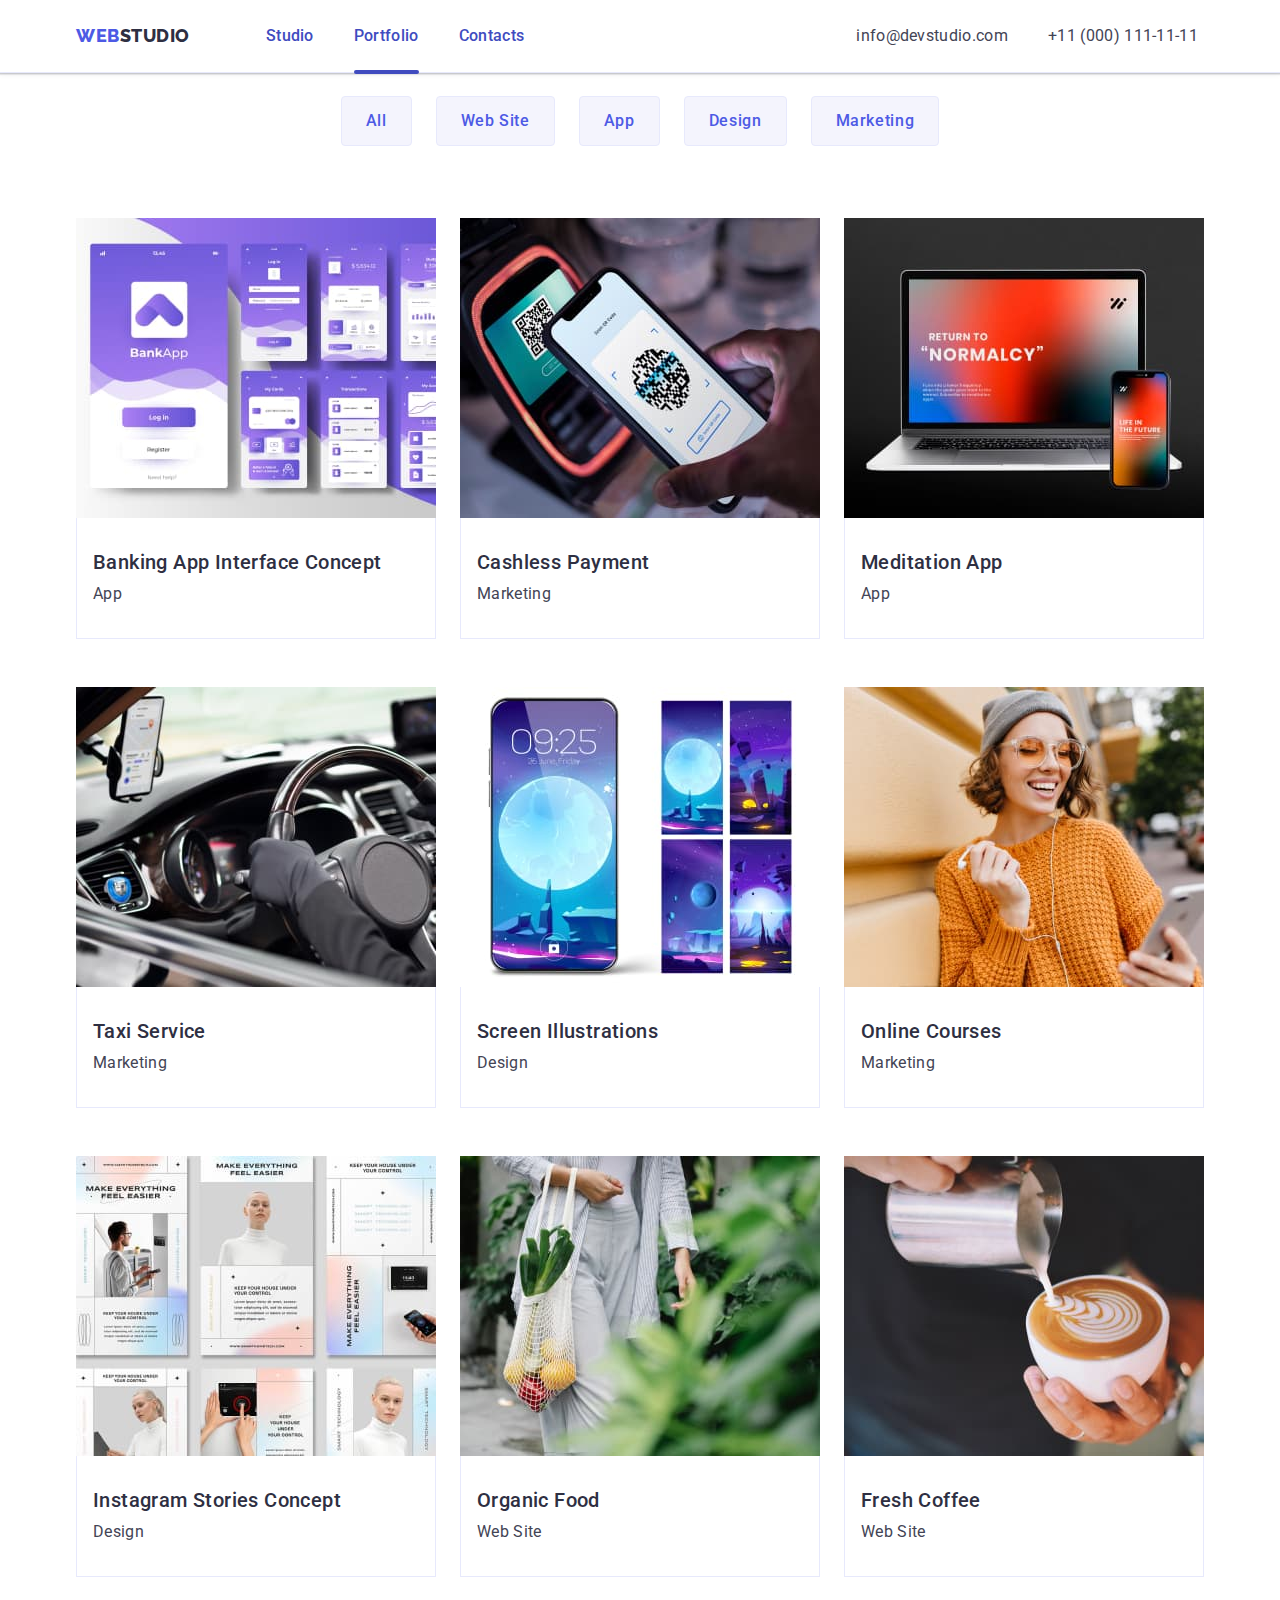
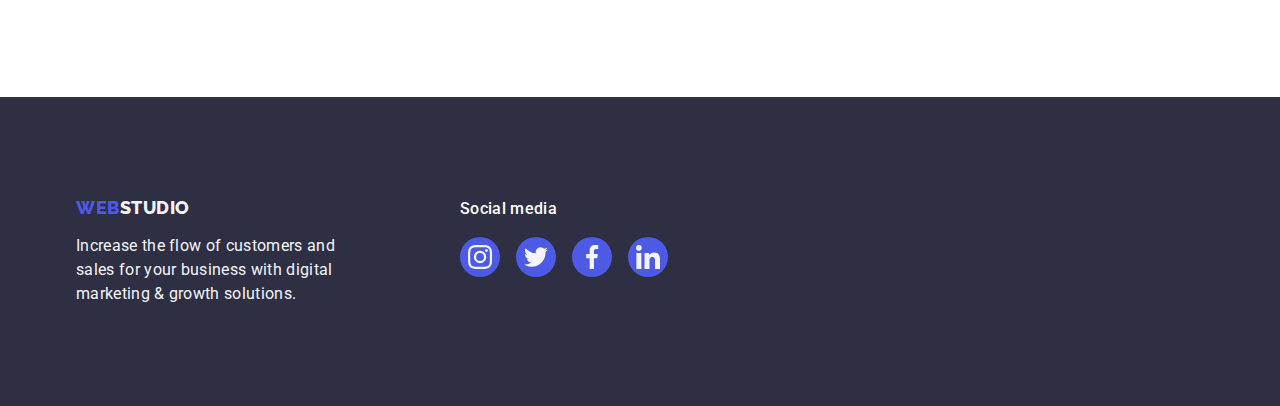
==== portfolio.html @ 26fe9830 "finish" ====
<!DOCTYPE html>
<html lang="en">
  <head>
    <meta charset="UTF-8" />
    <meta http-equiv="X-UA-Compatible" content="IE=edge" />
    <meta name="viewport" content="width=device-width, initial-scale=1.0" />
    <title>Webstudio</title>
    <link rel="preconnect" href="https://fonts.googleapis.com" />
    <link rel="preconnect" href="https://fonts.gstatic.com" crossorigin />
    <link
      href="https://fonts.googleapis.com/css2?family=Montserrat:wght@400;700&family=Raleway:wght@800&family=Roboto:wght@400;500;700;900&display=swap"
      rel="stylesheet"/>
    <link
      rel="stylesheet"
      href="https://cdnjs.cloudflare.com/ajax/libs/modern-normalize/2.0.0/modern-normalize.min.css"/>
    <link rel="stylesheet" href="./css/styles.css" />
  </head>
  <body>
    <header class="header">
      <div class="header-all container">
        <nav class="header-nav">
          <a href="./index.html" class="logo link">WEB<span class="logo-studio-header">Studio</span></a>
          <ul class="menu-list list">
            <li>
              <a href="./index.html" class="menu link">Studio</a>
            </li>
            <li>
              <a href="./portfolio.html" class="menu menu-linea link">Portfolio</a>
            </li>
            <li>
              <a href="" class="menu link">Contacts</a>
            </li>
          </ul>
        </nav>
        <address class="adress">
          <ul class="adress-list list">
            <li>
              <a href="mailto:info@devstudio.com" class="mail-tel link"
                >info@devstudio.com</a>
            </li>
            <li>
              <a href="tel:+110001111111" class="mail-tel link"
                >+11 (000) 111-11-11</a>
            </li>
          </ul>
        </address>
      </div>
    </header>
    <main>
      <section class="portfolio section">
        <div class="portfolio-all container">
          <h1 hidden class="visually-hidden">Portfolio</h1>
          <ul class="portfolio-list list">
            <li><button type="button" class="button-all">All</button></li>
            <li><button type="button" class="button-all">Web Site</button></li>
            <li><button type="button" class="button-all">App</button></li>
            <li><button type="button" class="button-all">Design</button></li>
            <li><button type="button" class="button-all">Marketing</button></li>
          </ul>
          <!--Images-->
          <ul class="portfolio-images-list list">
            <li class="images-portfolio">
              <a href="" class="images-link-portfolio link">
                <div class="images-wraper"><img src="./images/row1-img-1.jpg" alt="Banking" width="360" />
                  <p class="overlay">
                    14 Stylish and User-Friendly App Design Concepts · Task Manager App · Calorie Tracker App · Exotic Fruit Ecommerce App · Cloud Storage App</p>
                </div>
                <div class="services-all">
                  <h2 class="services">Banking App Interface Concept</h2>
                  <p class="services-text link">App</p>
                </div>
              </a>
            </li>
            <li class="images-portfolio">
              <a href="" class="images-link-portfolio link">
                <div class="images-wraper"><img src="./images/row1-img-2.jpg" alt="Cashless" width="360" />
                 <p class="overlay">
                    14 Stylish and User-Friendly App Design Concepts · Task Manager App · Calorie Tracker App · Exotic Fruit Ecommerce App · Cloud Storage App</p></div>
                <div class="services-all">
                  <h2 class="services">Cashless Payment</h2>
                  <p class="services-text link">Marketing</p>
                </div>
              </a>
            </li>
            <li class="images-portfolio">
              <a href="" class="images-link-portfolio link">
                <div class="images-wraper"><img
                  src="./images/row1-img-3.jpg"
                  alt="Meditation"
                  width="360"/>
                  <p class="overlay">
                    14 Stylish and User-Friendly App Design Concepts · Task Manager App · Calorie Tracker App · Exotic Fruit Ecommerce App · Cloud Storage App</p></div>
                <div class="services-all">
                  <h2 class="services">Meditation App</h2>
                  <p class="services-text link">App</p>
                </div>
              </a>
            </li>
            <li class="images-portfolio">
              <a href="" class="images-link-portfolio link">
                <div class="images-wraper"><img src="./images/row2-img-1.jpg" alt="Taxi" width="360" />
                <p class="overlay">
                    14 Stylish and User-Friendly App Design Concepts · Task Manager App · Calorie Tracker App · Exotic Fruit Ecommerce App · Cloud Storage App</p></div>
                <div class="services-all">
                  <h2 class="services">Taxi Service</h2>
                  <p class="services-text link">Marketing</p>
                </div>
              </a>
            </li>
            <li class="images-portfolio">
              <a href="" class="images-link-portfolio link">
                <div class="images-wraper"><img src="./images/row2-img-2.jpg" alt="Screen" width="360" />
                <p class="overlay">
                    14 Stylish and User-Friendly App Design Concepts · Task Manager App · Calorie Tracker App · Exotic Fruit Ecommerce App · Cloud Storage App</p></div>
                <div class="services-all">
                  <h2 class="services">Screen Illustrations</h2>
                  <p class="services-text link">Design</p>
                </div>
              </a>
            </li>
            <li class="images-portfolio">
              <a href="" class="images-link-portfolio link">
                <div class="images-wraper"><img src="./images/row2-img-3.jpg" alt="Courses" width="360" />
                <p class="overlay">
                    14 Stylish and User-Friendly App Design Concepts · Task Manager App · Calorie Tracker App · Exotic Fruit Ecommerce App · Cloud Storage App</p></div>
                <div class="services-all">
                  <h2 class="services">Online Courses</h2>
                  <p class="services-text link">Marketing</p>
                </div>
              </a>
            </li>
            <li class="images-portfolio">
              <a href="" class="images-link-portfolio link">
                <div class="images-wraper"><img
                  src="./images/row3-img-1.jpg"
                  alt="Instagram"
                  width="360"/>
                  <p class="overlay">
                    14 Stylish and User-Friendly App Design Concepts · Task Manager App · Calorie Tracker App · Exotic Fruit Ecommerce App · Cloud Storage App</p></div>
                <div class="services-all">
                  <h2 class="services">Instagram Stories Concept</h2>
                  <p class="services-text link">Design</p>
                </div>
              </a>
            </li>
            <li class="images-portfolio">
              <a href="" class="images-link-portfolio link">
                <div class="images-wraper"><img src="./images/row3-img-2.jpg" alt="Food" width="360" />
                <p class="overlay">
                    14 Stylish and User-Friendly App Design Concepts · Task Manager App · Calorie Tracker App · Exotic Fruit Ecommerce App · Cloud Storage App</p></div>
                <div class="services-all">
                  <h2 class="services">Organic Food</h2>
                  <p class="services-text link">Web Site</p>
                </div>
              </a>
            </li>
            <li class="images-portfolio">
              <a href="" class="images-link-portfolio link">
                <div class="images-wraper"><img src="./images/row3-img-3.jpg" alt="Coffee" width="360" />
                <p class="overlay">
                    14 Stylish and User-Friendly App Design Concepts · Task Manager App · Calorie Tracker App · Exotic Fruit Ecommerce App · Cloud Storage App</p></div>
                <div class="services-all">
                  <h2 class="services">Fresh Coffee</h2>
                  <p class="services-text link">Web Site</p>
                </div>
              </a>
            </li>
          </ul>
        </div>
      </section>
    </main>
     <!--Footer-->
     <footer class="footer">
      <div class="footer-container container">
        <div class="main-footer">
        <a href="./index.html" class="logo-footer link"
          >WEB<span class="logo-studio">Studio</span></a>
        <p class="footer-text">
          Increase the flow of customers and sales for your business with
          digital marketing & growth solutions.
        </p>
      </div>
        <div class="footer-social">
          <p class="footer-paragraf">Social media</p>
          <ul class="social-list-footer list">
          <li class="social-list-iteam">
            <a href="" class="social-list-link-footer">
              <svg class="social-list-icons-footer" width="24" height="24">
                <use href="./images/icons.svg#instagram"></use>
              </svg>
            </a>
          </li>
          <li class="social-list-iteam">
            <a href="" class="social-list-link-footer">
              <svg class="social-list-icons-footer" width="24" height="24">
                <use href="./images/icons.svg#twitter"></use>
              </svg>
            </a>
          </li>
          <li class="social-list-iteam">
            <a href="" class="social-list-link-footer">
              <svg class="social-list-icons-footer" width="24" height="24">
                <use href="./images/icons.svg#facebook"></use>
              </svg>
            </a>
          </li>
          <li class="social-list-iteam">
            <a href="" class="social-list-link-footer">
              <svg class="social-list-icons-footer" width="24" height="24">
                <use href="./images/icons.svg#linkedin"></use>
              </svg>
            </a>
          </li>
        </ul>
      </div> 
     </div>
    </footer>
  </body>
</html>
---- css/styles.css ----
* {
    box-sizing: border-box;
}
body {
    font-family: 'Roboto', sans-serif;
    font-weight: 500;
    font-size: 16px;
    color: var(--paragraph-color);
    background-color: var(--text-color);
}
:root {
    --title-color: #404BBF;
    --text-color: #FFFFFF;
    --btn-color: #4d5ae5;
    --services-color: #2e2f42;
    --paragraph-color: #434455;
    --white-filler-color: #F4F4FD;
    --button-portfolio: #e7e9fc;
    --green-color:#31D0AA;
    --light-slate-color: #8E8F99;
    --modal-background-color:#FCFCFC;
    --transition-duration-and-func:250ms cubic-bezier(0.4, 0, 0.2, 1);
}
p,
h1,
h2,
h3,
h4,
h5,
h6 {
    margin: 0;
}
ul,
ol {
    margin: 0;
    padding: 0;
}
.container {
    width: 1158px;
    padding: 0 15px;
    margin: 0 auto;
}
img {
    display: block;
}
.list {
    list-style: none;
}
.link {
    text-decoration: none;
}
/* Header*/
.header {
    position: absolute;
    width: 100%;
    top: 0;
    left: 0;
    background-color: var(--text-color);
    margin: 0;
    border-bottom: 1px solid var(--button-portfolio);
    padding: 24px 0;
    box-shadow: 0px 2px 1px rgba(46, 47, 66, 0.08), 0px 1px 1px rgba(46, 47, 66, 0.16), 0px 1px 6px rgba(46, 47, 66, 0.08);
}
.header-all {
    display: flex;
}
.header-nav {
    display: flex;
    align-items: center;
}
.logo {
    font-family: 'Raleway', sans-serif;
    font-style: normal;
    font-weight: 800;
    font-size: 18px;
    line-height: 1.17;
    letter-spacing: 0.03em;
    text-transform: uppercase;
    color: var(--btn-color);
    margin-right: 76px;
}
.logo-studio-header {
    color: var(--services-color);
}
.logo-studio {
    color: var(--white-filler-color);
}
.menu-list {
    display: flex;
    gap: 40px;
}
.menu {
    position: relative;
    font-weight: 500;
    font-size: 16px;
    line-height: 1.5;
    letter-spacing: 0.02em;
    color: var(--title-color);
    padding: 24px 0;
    transition: color var(--transition-duration-and-func);
}
.menu-linea::after{
  content: "";
  width: 100%;
  height: 4px;
  position: absolute;
  left: 0;
  bottom: -1px;
  top: 68px;
  display: block;
  background-color: var(--title-color);
  border-radius: 2px;
}
.adress-list {
    display: flex;
    gap: 40px;
}
.adress {
    font-style: normal;
    font-weight: 400;
    font-size: 16px;
    line-height: 1.5;
    letter-spacing: 0.02em;
    color: var(--paragraph-color);
    margin-left: 332px;    
}
.mail-tel {
    color: var(--paragraph-color);
    transition: color var(--transition-duration-and-func);
}
.menu:hover,
.menu:focus {
    color: var(--title-color);
}
.mail-tel:hover,
.mail-tel:focus {
    color: var(--title-color);
}
/* Hero*/
.section-hero {
    background-color: var(--services-color);
    padding: 188px 0;
    background-image: linear-gradient(rgba(46, 47, 66, 0.7), rgba(46, 47, 66, 0.7)), url("../images/people.jpg"); 
    background-repeat: no-repeat;
    background-position: center;
    background-size: cover;
    max-width: 1440px;
    margin: 0 auto;
}
.hero-list {
    display: flex;
    flex-direction: column;
    justify-content: center;
}
.hero {
    font-weight: 700;
    font-size: 56px;
    line-height: 1.07;
    text-align: center;
    letter-spacing: 0.02em;
    color: var(--text-color);
    max-width: 496px;
    margin: 0 auto;
    display: flex;
    flex-direction: column;
    justify-content: center;
}
.button {
    font-family: 'Roboto', sans-serif;
    font-style: normal;
    font-weight: 500;
    font-size: 16px;
    line-height: 1.5;
    display: flex;
    align-items: center;
    letter-spacing: 0.04em;
    color: var(--text-color);
    cursor: pointer;
    background-color: var(--btn-color);
    display: block;
    min-width: 169px;
    height: 56px;
    border: none;
    border-radius: 4px;
    gap: 10px;
    margin-top: 48px;
    margin: 48px auto;
    transition: background-color var(--transition-duration-and-func);
}
.button:hover,
.button:focus {
    background-color: var(--title-color);
}
/*Section 1*/
.visually-hidden {
    position: absolute;
    width: 1px;
    height: 1px;
    margin: -1px;
    border: 0;
    padding: 0;
    white-space: nowrap;
    clip-path: inset(100%);
    clip: rect(0 0 0 0);
    overflow: hidden;
}
.section-about-work {
    background-color: var(--text-color);
    padding: 120px 0;
}
.about-work-list {
    display: flex;
    gap: 24px;
}
.about-work-list-text {
    width: calc((100% - 72px) / 4);
}
.about-work {
    font-weight: 500;
    font-size: 20px;
    line-height: 1.2;
    letter-spacing: 0.02em;
    color: var(--services-color);
    margin-bottom: 8px;
}
.about-work-text {
    font-weight: 400;
    font-size: 16px;
    line-height: 1.5;
    letter-spacing: 0.02em;
    color: var(--paragraph-color);
}
.about-work-icons-link{
    display: flex;
    justify-content: center;
    align-items: center;
    height: 112px;
    background-color: var(--white-filler-color);
    margin-bottom: 8px;
    border-radius: 4px;
}
/* Section 2*/
.section-work {
    background-color: var(--text-color);
    padding-bottom: 120px;
}
.work-all {
    display: flex;
    flex-direction: column;
    justify-content: center;
}
.work {
    font-weight: 700;
    font-size: 36px;
    line-height: 1.11;
    text-align: center;
    letter-spacing: 0.02em;
    text-transform: capitalize;
    color: var(--services-color);
    margin-bottom: 72px;
}
.work-list {
    display: flex;
    gap: 24px;
}
.work-images {
    width: calc((100% - 48px) / 3);
}
/* Section 3*/
.section-team {
    background-color: var(--white-filler-color);
    padding: 120px 0;
}
.team-all {
    display: flex;
    flex-direction: column;
    justify-content: center;
}
.team-photo-list {
    display: flex;
    gap: 24px;
}

.team-photo {
    background-color: var(--text-color);
    width: calc((100% - 72px) / 4);
    border-radius: 0px 0px 4px 4px;
    box-shadow:  0px 1px 6px rgba(46, 47, 66, 0.08), 0px 1px 1px rgba(46, 47, 66, 0.16), 0px 2px 1px rgba(46, 47, 66, 0.08);
}
.team {
    font-weight: 700;
    font-size: 36px;
    line-height: 1.11;
    letter-spacing: 0.02em;
    text-align: center;
    text-transform: capitalize;
    color: var(--services-color);
    margin-bottom: 72px;
    text-align: center;
}
.worker-name {
    font-weight: 500;
    font-size: 20px;
    line-height: 1.2;
    letter-spacing: 0.02em;
    color: var(--services-color);
    text-align: center;
    margin-bottom: 8px;
}
.profession {
    font-weight: 400;
    font-size: 16px;
    line-height: 1.5;
    letter-spacing: 0.02em;
    color: var(--paragraph-color);
    text-align: center;
}
.worker-all {
    padding: 32px 0px;
}
.social-list{
    display: flex;
    justify-content: center;
    gap: 24px;
    margin-top: 8px;
}
.social-list-link{
    display: flex;
    justify-content: center;
    align-items: center;
    width: 40px;
    height: 40px;
    border-radius: 50%;
    background-color: var(--btn-color);
    transition: background-color var(--transition-duration-and-func); 
}
.social-list-link:hover,
.social-list-link:focus{
    background-color: var(--title-color);
}
.social-list-icons{
    fill: var(--white-filler-color);
}
/*Section 4*/
.customers-section{
    padding: 120px 0;
    background-color: var(--text-color);
}
.customers-list{
    display: flex;
    gap: 24px;
}
.customers-link-all{
    width: calc((100% - 120px) / 6);
    height: 88px;
    background-color: var(--text-color);  
}
.customers-link{
    display: flex;
    justify-content: center;
    align-items: center;
    width: 100%;
    height: 100%;
    border: 1px solid var(--light-slate-color); 
    border-radius: 4px;
    color: var(--light-slate-color);
    transition: border-color var(--transition-duration-and-func), color var(--transition-duration-and-func);
}
.customers-icons{
    fill: currentColor;
    transition: fill var(--transition-duration-and-func);  
}
.customers-icons:focus,
.customers-icons:hover{
    fill: var(--title-color);
}
.customers-link:hover,
.customers-link:focus{
    border: 1px solid var(--title-color);
    color: var(--title-color);
}
.title-customers{
    margin-bottom: 72px;
}
/*Footer*/
.footer {
    display: flex;
    background-color: var(--services-color);
    padding: 100px 0;   
}
.footer-container{
    display: flex;
    align-items: baseline;
}
.logo-footer {
    font-family: 'Raleway', sans-serif;
    font-style: normal;
    font-weight: 800;
    font-size: 18px;
    line-height: 1.17;
    letter-spacing: 0.03em;
    text-transform: uppercase;
    color: var(--btn-color);
    margin-right: 76px;
    display: inline-block;
    margin-bottom: 16px;
}
.footer-text {
    font-weight: 400;
    font-size: 16px;
    line-height: 1.5;
    letter-spacing: 0.02em;
    color: var(--white-filler-color);
    max-width: 264px;
}
.footer-paragraf{
    font-weight: 500;
    font-size: 16px;
    line-height: 1.5;
    letter-spacing: 0.02em;
    color: var(--text-color);
    margin-bottom: 16px;
}
.footer-social{
    display: block;
    max-width: 208px;
    max-height: 80px;
}
.social-list-footer{
    display: flex;
    justify-content: center;
    gap: 16px;
    margin-top: 16px;
}
.social-list-link-footer{
    display: flex;
    justify-content: center;
    align-items: center;
    width: 40px;
    height: 40px;
    border-radius: 50%;
    background-color: var(--btn-color);
    transition: background-color var(--transition-duration-and-func);
}
.social-list-link-footer:hover,
.social-list-link-footer:focus{
    background-color: var(--green-color);
}
.social-list-icons-footer{
    fill: var(--white-filler-color);
}
.main-footer{
    display: block;
    max-width:264px ;
    max-height: 112px;
    margin-right: 120px;
}
/*Portfolio*/
.portfolio {
    padding: 96px 0 120px;
}
.portfolio-all {
    display: flex;
    flex-direction: column;
}
.portfolio-list {
    display: flex;
    justify-content: center;
    gap: 24px;
    margin-bottom: 72px;
}
/*Portfolio buttons*/
.button-all {
    font-family: "Roboto", sans-serif;
    font-size: 16px;
    line-height: 1.5;
    letter-spacing: 0.04em;
    color: var(--btn-color);
    cursor: pointer;
    font-weight: 500;
    background-color: var(--white-filler-color);
    padding: 12px 24px;
    border: 1px solid var(--button-portfolio);
    border-radius: 4px;
    transition: color var(--transition-duration-and-func), background-color var(--transition-duration-and-func), border-color var(--transition-duration-and-func), box-shadow var(--transition-duration-and-func);
}
.button-all:hover,
.button-all:focus {
    color: var(--text-color);
    background-color: var(--title-color);
    border: 1px solid transparent;
    box-shadow: 0px 3px 1px rgba(0, 0, 0, 0.1), 0px 2px 1px rgba(0, 0, 0, 0.08), 0px 2px 2px rgba(0, 0, 0, 0.12);
}
/*Portfolio images*/
.portfolio-images-list {
    display: flex;
    flex-wrap: wrap;
    column-gap: 24px;
    row-gap: 48px;
}
.images-link-portfolio{
    display: block;
    transition: box-shadow var(--transition-duration-and-func);
}
.images-link-portfolio:hover,
.images-link-portfolio:focus{
    box-shadow: 0px 1px 6px rgba(46, 47, 66, 0.08), 0px 1px 1px rgba(46, 47, 66, 0.16), 0px 2px 1px rgba(46, 47, 66, 0.08); 
}
.images-link-portfolio:hover .overlay,
.images-link-portfolio:focus .overlay{
    transform: translate(0, 0);
}
.images-portfolio {
    width: calc((100% - 48px) / 3);
}
.services-all {
    padding: 32px 16px;
    border: 1px solid var(--button-portfolio);
    border-top: none;
}
.services {
    font-weight: 500;
    font-size: 20px;
    line-height: 1.2;
    letter-spacing: 0.02em;
    color: var(--services-color);
    margin-bottom: 8px;
}
.services-text {
    font-weight: 400;
    font-size: 16px;
    line-height: 1.5;
    letter-spacing: 0.02em;
    color: var(--paragraph-color);
}
.images-wraper{
    position: relative;
    overflow: hidden;
}
.overlay{
    position: absolute;
    left: 0;
    top: 0;
    width: 100%;
    height: 100%;
    overflow: auto;
    background-color: var(--btn-color);
    font-size: 16px;
    line-height: 1.5;
    letter-spacing: 0.02em;
    color: var(--white-filler-color);
    padding: 40px 32px;
    transform: translate(0, 100%);
    transition: transform var(--transition-duration-and-func);
}
/* Modal */
.backdrop{
    position: fixed;
    top: 0;
    left: 0;
    z-index: 100;
    width: 100%;
    height: 100%;
    background-color: rgba(46, 47, 66, 0.4);
    transition: opacity var(--transition-duration-and-func), visibility var(--transition-duration-and-func);
}
.backdrop.is-hidden{
    opacity: 0;
    visibility: hidden;
    pointer-events: none;
}
.modal{
    position: absolute;
    top: 50%;
    left: 50%;
    transform: translate(-50%, -50%);
    width: 408px ;
    min-height: 584px ;
    background-color: var(--modal-background-color);
    box-shadow: 0px 1px 1px rgba(0, 0, 0, 0.14), 0px 1px 3px rgba(0, 0, 0, 0.12), 0px 2px 1px rgba(0, 0, 0, 0.2);
    border-radius: 4px;
    transition: transform var(--transition-duration-and-func);
}
.modal-close-btn{
    position: absolute;
    top: 24px;
    right: 24px;
    display: flex;
    justify-content: center;
    align-items: center;
    width: 24px;
    height: 24px;
    border-radius: 50%;
    background-color: var(--button-portfolio);
    border: 1px solid  rgba(0, 0, 0, 0.1);
    padding: 0;
    cursor: pointer;
    transition: border var(--transition-duration-and-func), background-color var(--transition-duration-and-func);  
}
.modal-close-btn-icon{
    fill: var(--services-color);
    transition: fill var(--transition-duration-and-func);
}
.modal-close-btn:hover,
.modal-close-btn:focus{
    background-color: var(--title-color);
    border: none;
}
.modal-close-btn:hover .modal-close-btn-icon,
.modal-close-btn:focus .modal-close-btn-icon{
    fill: var(--text-color);    
}
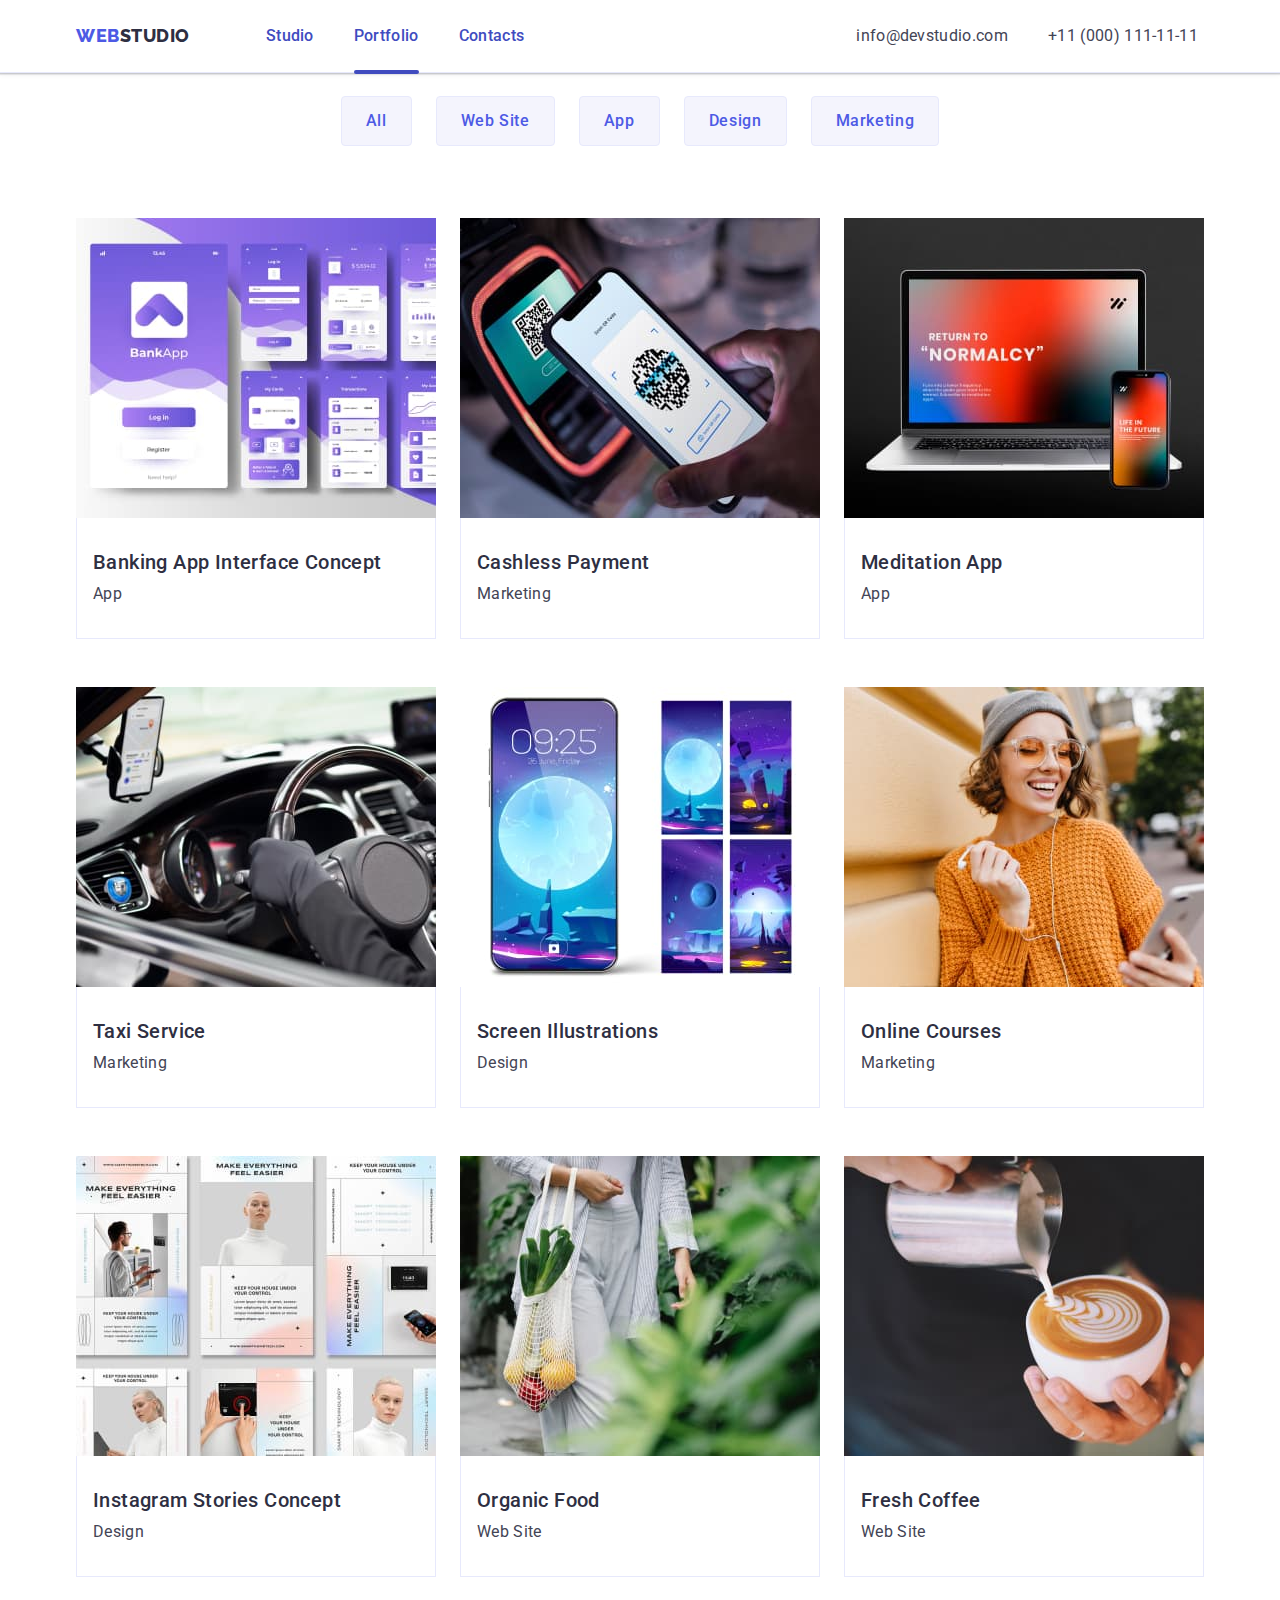
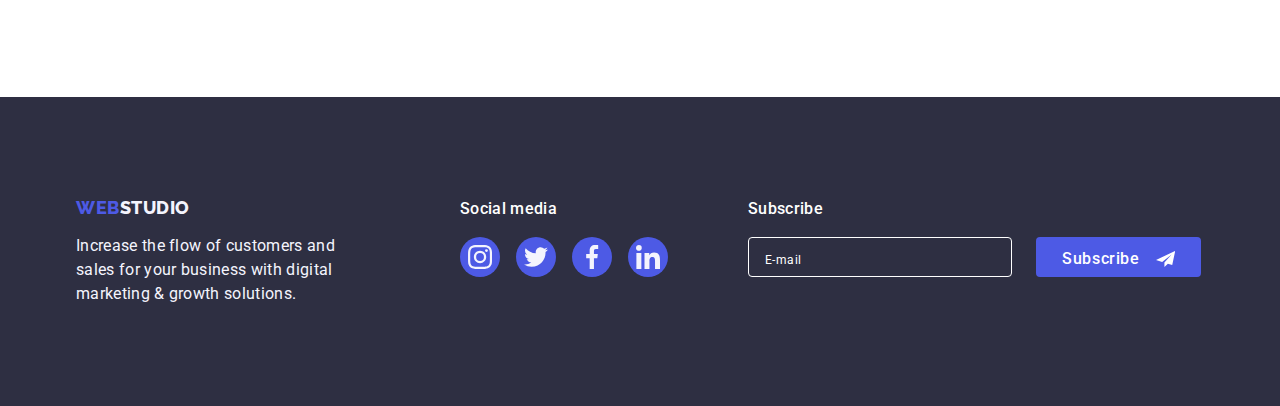
==== commit 8a93b5ad: "finish" ====
--- a/portfolio.html
+++ b/portfolio.html
@@ -212,7 +212,21 @@
             </a>
           </li>
         </ul>
-      </div> 
+      </div>
+      <div class="footer-subscribe">
+        <p class="footer-paragraf">Subscribe</p>
+        <div class="email-footer">
+        <label class="">
+          <input type="email" name="subsribe" class="footer-subscribe-input" required pattern="[a-z0-9._%+-]+@[a-z0-9.-]+\.[a-z]{2,4}" placeholder="E-mail">
+        </label>
+          <button type="submit" class="button-footer">
+            <p class="button-subscribe">Subscribe</p>
+            <svg width="24" height="24">
+              <use href="./images/icons.svg#button-ftr"></use>
+            </svg>
+          </button>
+        </div>
+        </div> 
      </div>
     </footer>
   </body>
--- a/css/styles.css
+++ b/css/styles.css
@@ -20,6 +20,7 @@
     --light-slate-color: #8E8F99;
     --modal-background-color:#FCFCFC;
     --transition-duration-and-func:250ms cubic-bezier(0.4, 0, 0.2, 1);
+    --navy-blue-modal:rgba(46, 47, 66, 0.4);
 }
 p,
 h1,
@@ -455,6 +456,68 @@
     max-height: 112px;
     margin-right: 120px;
 }
+/*Footer interactiv*/
+.footer-subscribe{
+    margin-left: 80px;
+}
+.email-footer{
+    display: flex;
+    gap: 24px;
+}
+.footer-subscribe-input{
+    width: 264px;
+    height: 40px;
+    border: 1px solid var(--text-color);
+    border-radius: 4px;
+    padding-left: 16px;
+    font-weight: 400;
+    font-size: 18px;
+    line-height: 1.5;
+    letter-spacing: 0.02em; 
+    transition: border-color var(--transition-duration-and-func);
+    background-color: transparent;
+    font-weight: 400;
+    font-size: 18px;
+    line-height: 1.5;
+    letter-spacing: 0.02em;
+    color: var(--text-color);
+    resize: none; 
+}
+.footer-subscribe-input:focus{
+    border-color: var(--text-color);
+    outline: none;
+}
+.footer-subscribe-input::placeholder{
+    font-weight: 400;
+    font-size: 12px;
+    line-height: 2;
+    letter-spacing: 0.04em;
+    color: var(--text-color);
+}
+.button-footer{
+    display: flex;
+    gap: 16px;
+    background-color: var(--btn-color);
+    width: 165px;
+    height: 40px;
+    padding: 8px 24px;
+    border-radius: 4px;
+    border-color: transparent;
+    transition: background-color var(--transition-duration-and-func);
+    cursor: pointer;
+}
+
+.button-subscribe{
+    font-weight: 500;
+    font-size: 16px;
+    line-height: 1.5;
+    letter-spacing: 0.04em;
+    color: var(--text-color);
+}
+.button-footer:hover,
+.button-footer:focus{
+    background-color: var(--title-color);
+}
 /*Portfolio*/
 .portfolio {
     padding: 96px 0 120px;
@@ -580,6 +643,7 @@
     box-shadow: 0px 1px 1px rgba(0, 0, 0, 0.14), 0px 1px 3px rgba(0, 0, 0, 0.12), 0px 2px 1px rgba(0, 0, 0, 0.2);
     border-radius: 4px;
     transition: transform var(--transition-duration-and-func);
+    padding: 72px 24px 24px 24px;
 }
 .modal-close-btn{
     position: absolute;
@@ -610,3 +674,143 @@
 .modal-close-btn:focus .modal-close-btn-icon{
     fill: var(--text-color);    
 }
+/*Modal form*/
+.paragraf-modal{
+    font-style: normal;
+    font-weight: 500;
+    font-size: 16px;
+    line-height: 1.5;
+    text-align: center;
+    letter-spacing: 0.02em;
+    color: var(--services-color);
+    margin-bottom: 16px;
+}
+.modal-form{
+    display: flex;
+    flex-direction: column;
+}
+.modal-form-input-desc{
+    display: block;
+    font-weight: 400;
+    font-size: 12px;
+    line-height: 1.17; 
+    letter-spacing: 0.04em;
+    color: var(--light-slate-color);
+    margin-bottom: 4px;
+}
+.modal-form-field{
+    margin-bottom: 8px;
+}
+.modal-form-comment{
+    font-weight: 400;
+    font-size: 18px;
+    line-height: 1.5;
+    letter-spacing: 0.02em;
+    color: var(--services-color); 
+    resize: none;
+    width: 100%;
+    height: 120px;
+    padding: 8px 16px;
+    border: 1px solid var(--navy-blue-modal);
+    border-radius: 4px;
+    transition: border-color var(--transition-duration-and-func); 
+}
+.modal-form-comment:focus{
+    outline: none;
+    border-color: var(--btn-color);
+}
+.modal-form-comment::placeholder{
+    font-weight: 400;
+    font-size: 12px;
+    line-height: 1.17;
+    letter-spacing: 0.04em;
+    color: var(--navy-blue-modal);
+}
+.modal-form-input{
+    width: 100%;
+    height: 40px;
+    border: 1px solid var(--navy-blue-modal);
+    border-radius: 4px;
+    padding-left: 38px;
+    font-weight: 400;
+    font-size: 18px;
+    line-height: 1.5;
+    letter-spacing: 0.02em;
+    color: var(--services-color); 
+    transition: border-color var(--transition-duration-and-func);
+}
+.modal-form-input:focus{
+    outline: none;
+    border-color: var(--btn-color);
+}
+.modal-form-input:focus + .input-icon{
+    fill: var(--btn-color);
+}
+.modal-form-input-wrapper{
+    position: relative;
+    display: block;
+}
+.input-icon{
+    position: absolute;
+    top: 50%;
+    left: 16px;
+    transform: translate(0,-50%);
+    transition: fill var(--transition-duration-and-func);
+}
+/*Modal checkbox*/
+.check-box{
+    margin-bottom: 24px;
+    margin-top: 8px;
+}
+.modal-form-check-desc{
+    font-weight: 400;
+    font-size: 12px;
+    line-height: 1.17;
+    letter-spacing: 0.04em;
+    color: var(--light-slate-color);
+}
+.modal-form-check-link{
+    color: var(--btn-color);
+}
+.modal-form-check-desc{
+    display: flex;
+}
+.check-policy{
+    width: 16px;
+    height: 16px;
+    border: 1px solid var(--navy-blue-modal);
+    border-radius: 2px;
+    transition: background-color var(--transition-duration-and-func);
+    display: inline-flex;
+    align-items: center;
+    justify-content: center;
+    fill: transparent;
+    cursor: pointer;
+    margin-right: 8px;
+}
+.modal-form-check:checked + .modal-form-check-desc > .check-policy{
+    background-color: var(--title-color);
+    fill: var(--text-color);
+    border: none;
+}
+/*Modal submit*/
+.modal-form-submit{
+    display: flex;
+    align-self: center;
+    justify-content: center;
+    align-items: center;
+    width: 169px;
+    height: 56px;
+    background-color: var(--btn-color);
+    padding: 16px 32px;
+    cursor: pointer;
+    transition: background-color var(--transition-duration-and-func);
+    box-shadow: 0px 4px 4px rgba(0, 0, 0, 0.15);
+    border-radius: 4px;
+    border: none;
+    color: var(--text-color);
+}
+.modal-form-submit:hover,
+.modal-form-submit:focus{
+    background-color: var(--title-color);
+}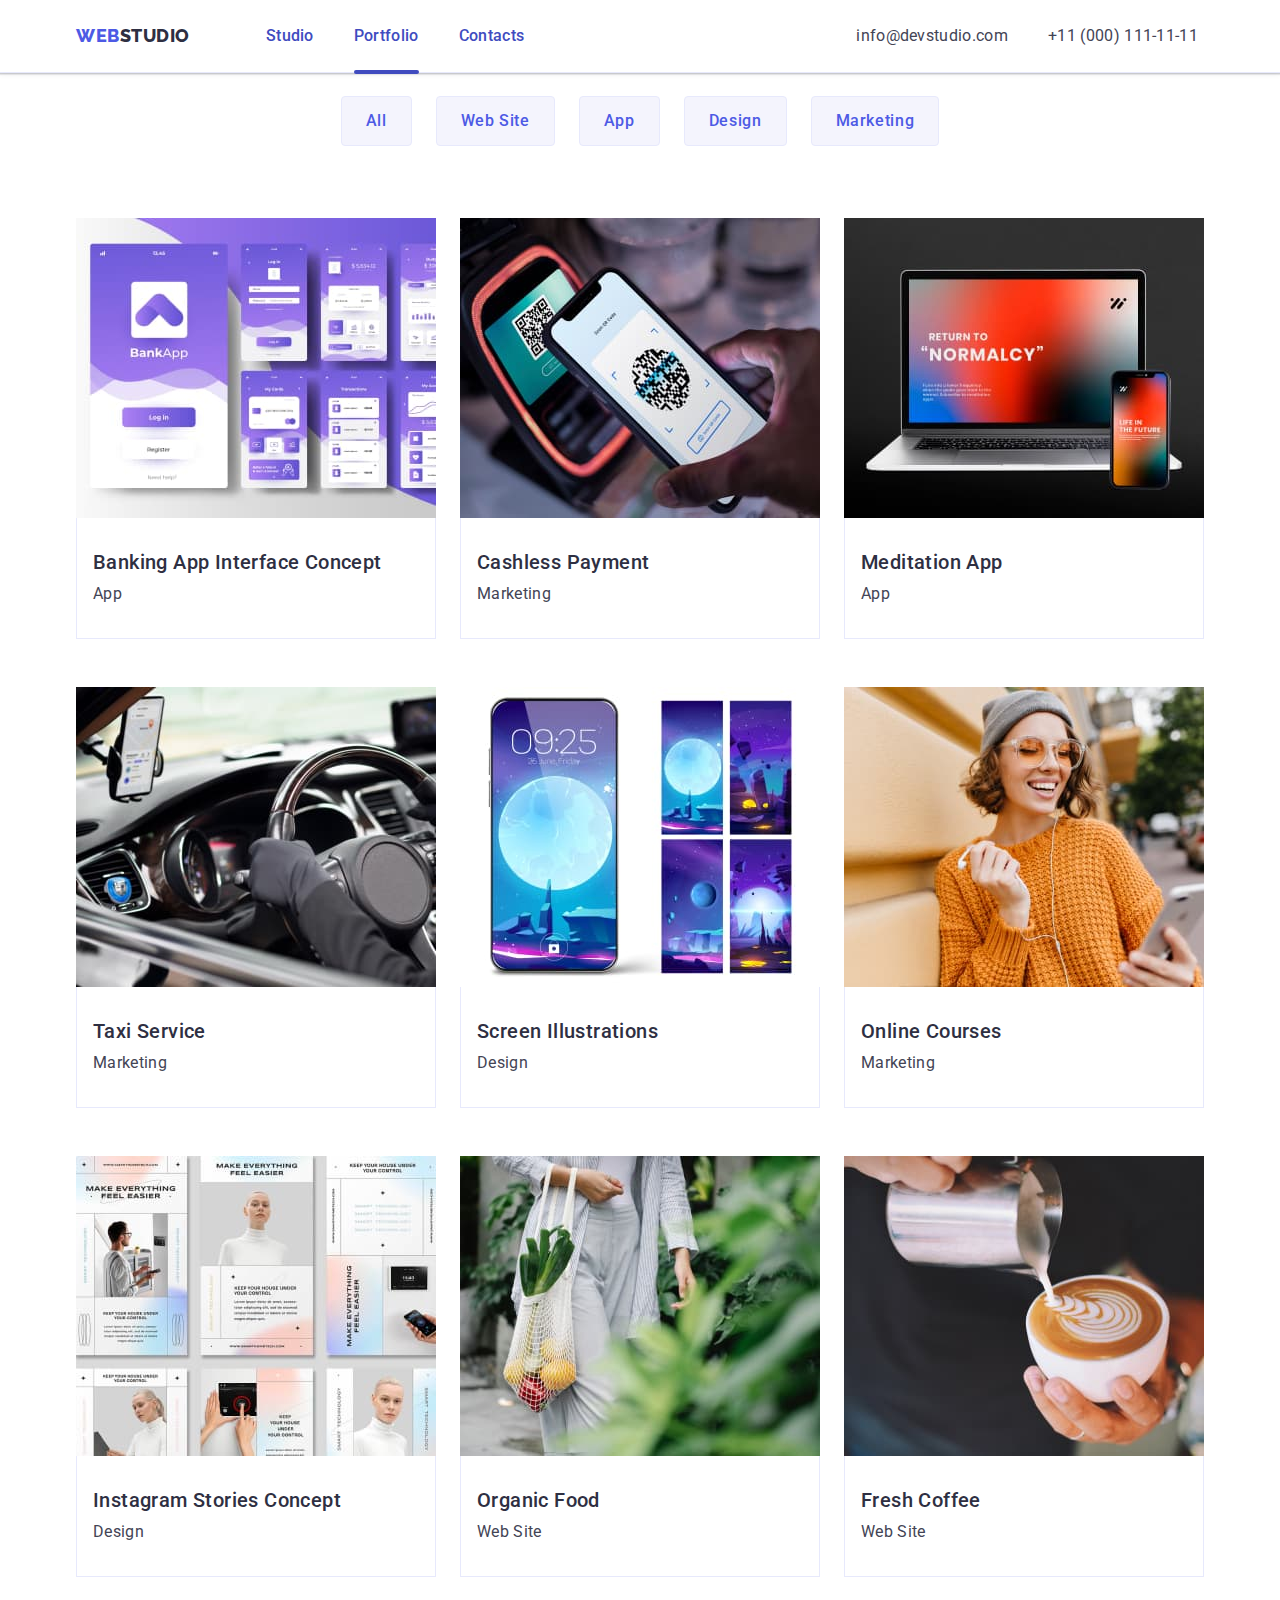
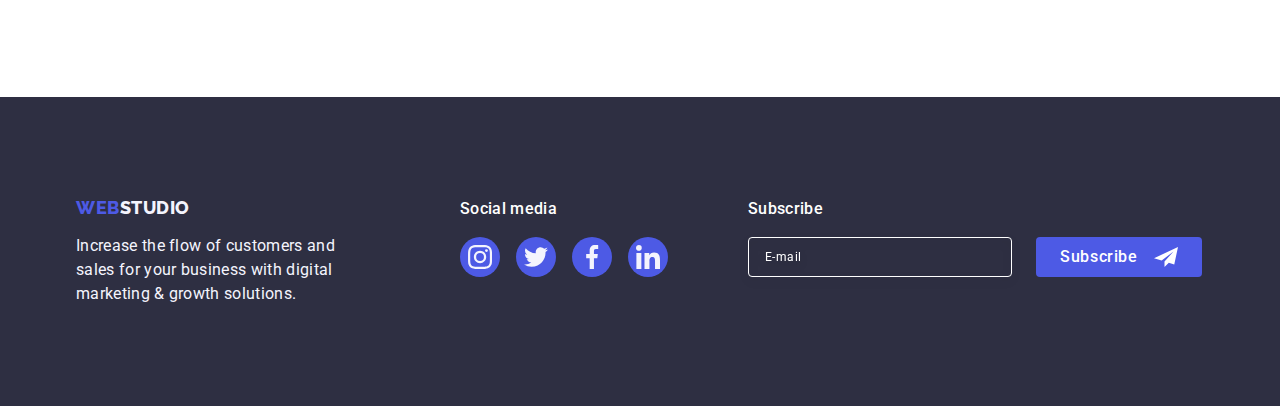
==== commit 486f2a1a: "finish" ====
--- a/portfolio.html
+++ b/portfolio.html
@@ -215,18 +215,17 @@
       </div>
       <div class="footer-subscribe">
         <p class="footer-paragraf">Subscribe</p>
-        <div class="email-footer">
-        <label class="">
+        <form class="email-footer">
+          <label class="footer-label">
           <input type="email" name="subsribe" class="footer-subscribe-input" required pattern="[a-z0-9._%+-]+@[a-z0-9.-]+\.[a-z]{2,4}" placeholder="E-mail">
         </label>
-          <button type="submit" class="button-footer">
-            <p class="button-subscribe">Subscribe</p>
-            <svg width="24" height="24">
+          <button type="submit" class="button-footer">Subscribe
+            <svg class="button-ftr" width="24" height="24">
               <use href="./images/icons.svg#button-ftr"></use>
             </svg>
           </button>
+        </form>
         </div>
-        </div> 
      </div>
     </footer>
   </body>
--- a/css/styles.css
+++ b/css/styles.css
@@ -471,48 +471,44 @@
     border-radius: 4px;
     padding-left: 16px;
     font-weight: 400;
-    font-size: 18px;
-    line-height: 1.5;
-    letter-spacing: 0.02em; 
+    font-size: 12px;
+    line-height: 1.5;
+    letter-spacing: 0.04em; 
     transition: border-color var(--transition-duration-and-func);
     background-color: transparent;
-    font-weight: 400;
-    font-size: 18px;
-    line-height: 1.5;
-    letter-spacing: 0.02em;
     color: var(--text-color);
     resize: none; 
+    filter: drop-shadow(0px 4px 4px rgba(0, 0, 0, 0.15));
 }
 .footer-subscribe-input:focus{
     border-color: var(--text-color);
     outline: none;
 }
 .footer-subscribe-input::placeholder{
-    font-weight: 400;
-    font-size: 12px;
-    line-height: 2;
+    color: var(--text-color);
+}
+.button-footer{
+    display: flex;
+    justify-content: center;
+    align-items: center; 
+    font-family: 'Roboto', sans-serif;
+    font-style: normal;
+    font-weight: 500;
+    font-size: 16px;
+    line-height: 1.5;
     letter-spacing: 0.04em;
     color: var(--text-color);
-}
-.button-footer{
-    display: flex;
-    gap: 16px;
     background-color: var(--btn-color);
-    width: 165px;
+    min-width: 165px;
     height: 40px;
     padding: 8px 24px;
-    border-radius: 4px;
-    border-color: transparent;
+    border: none;
+    border-radius: 4px;
     transition: background-color var(--transition-duration-and-func);
     cursor: pointer;
 }
-
-.button-subscribe{
-    font-weight: 500;
-    font-size: 16px;
-    line-height: 1.5;
-    letter-spacing: 0.04em;
-    color: var(--text-color);
+.button-ftr{
+    margin-left: 16px;
 }
 .button-footer:hover,
 .button-footer:focus{
@@ -701,19 +697,24 @@
 .modal-form-field{
     margin-bottom: 8px;
 }
+.modal-check-field{
+    margin-bottom: 16px;
+}
 .modal-form-comment{
     font-weight: 400;
-    font-size: 18px;
-    line-height: 1.5;
-    letter-spacing: 0.02em;
-    color: var(--services-color); 
+    font-size: 12px;
+    line-height: 1.17;
+    letter-spacing: 0.04em;
+    color: var(--navy-blue-modal); 
     resize: none;
     width: 100%;
     height: 120px;
     padding: 8px 16px;
-    border: 1px solid var(--navy-blue-modal);
-    border-radius: 4px;
-    transition: border-color var(--transition-duration-and-func); 
+    border: 1px solid rgba(46, 47, 66, 0.2);
+    border-radius: 4px;
+    background-color: transparent;
+    transition: border-color var(--transition-duration-and-func);
+    outline: transparent; 
 }
 .modal-form-comment:focus{
     outline: none;
@@ -738,6 +739,8 @@
     letter-spacing: 0.02em;
     color: var(--services-color); 
     transition: border-color var(--transition-duration-and-func);
+    background-color: transparent;
+    outline: transparent;
 }
 .modal-form-input:focus{
     outline: none;
@@ -775,12 +778,12 @@
 .modal-form-check-desc{
     display: flex;
 }
-.check-policy{
+.check-privacy{
     width: 16px;
     height: 16px;
     border: 1px solid var(--navy-blue-modal);
     border-radius: 2px;
-    transition: background-color var(--transition-duration-and-func);
+    transition: background-color var(--transition-duration-and-func), border var(--transition-duration-and-func), fill var(--transition-duration-and-func) ;
     display: inline-flex;
     align-items: center;
     justify-content: center;
@@ -788,19 +791,26 @@
     cursor: pointer;
     margin-right: 8px;
 }
-.modal-form-check:checked + .modal-form-check-desc > .check-policy{
+.modal-form-check:checked + .modal-form-check-desc > .check-privacy{
     background-color: var(--title-color);
     fill: var(--text-color);
     border: none;
 }
 /*Modal submit*/
 .modal-form-submit{
-    display: flex;
+    display: block;
     align-self: center;
     justify-content: center;
     align-items: center;
-    width: 169px;
+    min-width: 169px;
     height: 56px;
+    font-family: "Roboto", sans-serif;
+    font-size: 16px;
+    line-height: 1.5;
+    letter-spacing: 0.04em;
+    color: var(--text-color);
+    cursor: pointer;
+    font-weight: 500;
     background-color: var(--btn-color);
     padding: 16px 32px;
     cursor: pointer;
